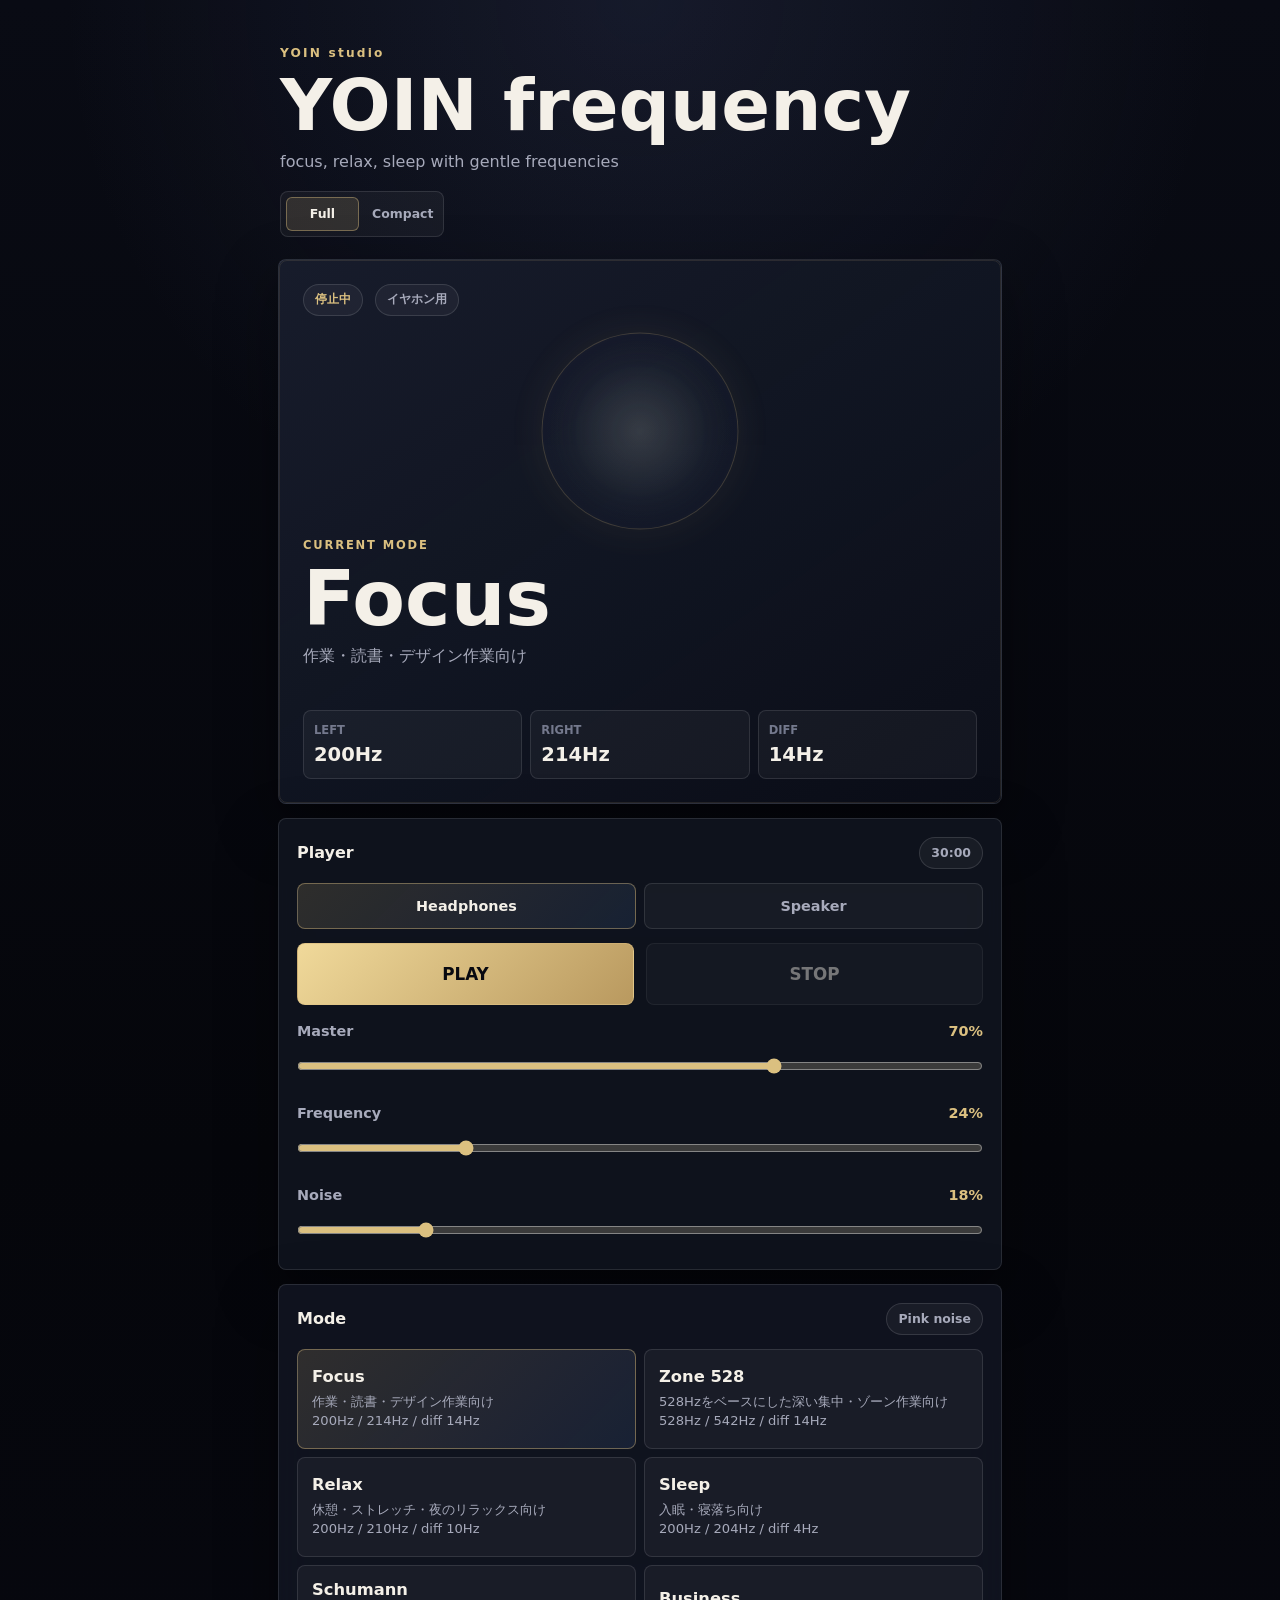
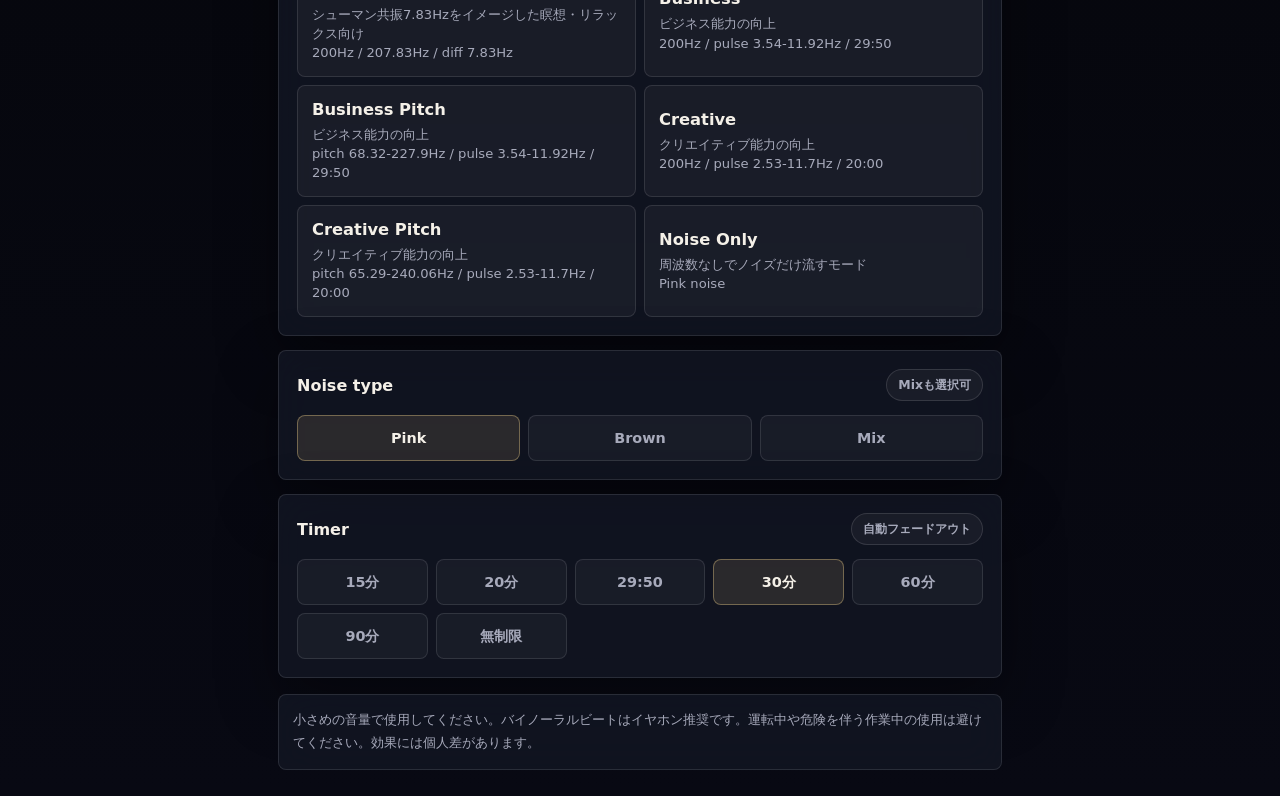
==== web/index.html @ 4109ee89 "Add SwiftUI iOS app and separate platform sources" ====
<!doctype html>
<html lang="ja">
  <head>
    <meta charset="utf-8">
    <meta name="viewport" content="width=device-width, initial-scale=1, viewport-fit=cover">
    <meta name="theme-color" content="#070912">
    <meta name="description" content="YOIN frequency is a simple binaural beat, noise, and timer web audio app.">
    <meta name="mobile-web-app-capable" content="yes">
    <meta name="apple-mobile-web-app-capable" content="yes">
    <meta name="apple-mobile-web-app-title" content="YOIN frequency">
    <meta name="apple-mobile-web-app-status-bar-style" content="black-translucent">
    <title>YOIN frequency</title>
    <link rel="manifest" href="./manifest.json">
    <link rel="icon" href="./icons/icon.svg" type="image/svg+xml">
    <link rel="apple-touch-icon" href="./icons/icon-192.png">
    <link rel="stylesheet" href="./style.css">
  </head>
  <body>
    <main class="app-shell">
      <header class="app-header">
        <div class="brand-block">
          <p class="studio-mark">YOIN studio</p>
          <h1>YOIN frequency</h1>
          <p class="tagline">focus, relax, sleep with gentle frequencies</p>
        </div>
        <div class="view-switch" role="group" aria-label="Display mode">
          <button id="fullLayoutButton" type="button" data-layout="full" aria-pressed="true">Full</button>
          <button id="compactLayoutButton" type="button" data-layout="compact" aria-pressed="false">Compact</button>
        </div>
      </header>

      <section class="current-card" aria-labelledby="current-mode-label">
        <div class="current-topline">
          <span id="playbackStatus" class="status-pill">停止中</span>
          <span id="headphoneStatus" class="status-pill subtle">イヤホン推奨</span>
        </div>

        <div class="breath-wrap" aria-hidden="true">
          <div id="breathCircle" class="breath-circle"></div>
        </div>

        <p id="current-mode-label" class="section-kicker">Current mode</p>
        <h2 id="currentModeName">Focus</h2>
        <p id="currentModeDescription" class="mode-description">作業・読書・デザイン作業向け</p>

        <dl class="frequency-grid">
          <div>
            <dt id="primaryFrequencyLabel">Left</dt>
            <dd id="leftFrequency">200Hz</dd>
          </div>
          <div>
            <dt id="secondaryFrequencyLabel">Right</dt>
            <dd id="rightFrequency">214Hz</dd>
          </div>
          <div>
            <dt id="differenceFrequencyLabel">Diff</dt>
            <dd id="differenceFrequency">14Hz</dd>
          </div>
        </dl>
      </section>

      <section class="panel controls-panel" aria-labelledby="controls-heading">
        <div class="panel-heading">
          <h2 id="controls-heading">Player</h2>
          <span id="remainingTime" class="panel-note">30:00</span>
        </div>

        <div class="segmented-control listening-control" role="radiogroup" aria-label="Listening mode">
          <button id="headphonesModeButton" type="button" data-listening-mode="headphones" aria-pressed="true">Headphones</button>
          <button id="speakerModeButton" type="button" data-listening-mode="speaker" aria-pressed="false">Speaker</button>
        </div>

        <div class="transport-row">
          <button id="playButton" class="primary-button" type="button">PLAY</button>
          <button id="stopButton" class="secondary-button" type="button">STOP</button>
        </div>

        <div class="slider-group">
          <label for="masterVolume">
            <span>Master</span>
            <output id="masterVolumeValue" for="masterVolume">70%</output>
          </label>
          <input id="masterVolume" type="range" min="0" max="100" step="1" value="70">
        </div>

        <div class="slider-group">
          <label for="toneVolume">
            <span>Frequency</span>
            <output id="toneVolumeValue" for="toneVolume">24%</output>
          </label>
          <input id="toneVolume" type="range" min="0" max="100" step="1" value="24">
        </div>

        <div class="slider-group">
          <label for="noiseVolume">
            <span>Noise</span>
            <output id="noiseVolumeValue" for="noiseVolume">18%</output>
          </label>
          <input id="noiseVolume" type="range" min="0" max="100" step="1" value="18">
        </div>
      </section>

      <section class="panel" aria-labelledby="mode-heading">
        <div class="panel-heading">
          <h2 id="mode-heading">Mode</h2>
          <span id="noiseLabel" class="panel-note">Pink noise</span>
        </div>
        <div id="modeGrid" class="mode-grid" role="list"></div>
      </section>

      <section class="panel" aria-labelledby="noise-heading">
        <div class="panel-heading">
          <h2 id="noise-heading">Noise type</h2>
          <span class="panel-note">Mixも選択可</span>
        </div>
        <div class="segmented-control" role="radiogroup" aria-label="Noise type">
          <button id="pinkNoiseButton" type="button" data-noise="pink" aria-pressed="true">Pink</button>
          <button id="brownNoiseButton" type="button" data-noise="brown" aria-pressed="false">Brown</button>
          <button id="mixedNoiseButton" type="button" data-noise="mixed" aria-pressed="false">Mix</button>
        </div>
      </section>

      <section class="panel" aria-labelledby="timer-heading">
        <div class="panel-heading">
          <h2 id="timer-heading">Timer</h2>
          <span class="panel-note">自動フェードアウト</span>
        </div>
        <div id="timerOptions" class="timer-grid" role="radiogroup" aria-label="Timer"></div>
      </section>

      <footer class="notice">
        小さめの音量で使用してください。バイノーラルビートはイヤホン推奨です。運転中や危険を伴う作業中の使用は避けてください。効果には個人差があります。
      </footer>
    </main>

    <script src="./app.js" defer></script>
  </body>
</html>
---- web/style.css ----
:root {
  color-scheme: dark;
  --bg: #05060b;
  --bg-deep: #090d18;
  --panel: rgba(18, 22, 34, 0.86);
  --panel-strong: rgba(25, 30, 46, 0.94);
  --line: rgba(255, 255, 255, 0.11);
  --line-strong: rgba(219, 190, 128, 0.42);
  --text: #f4f0e8;
  --muted: #a7aabb;
  --soft: #74798d;
  --gold: #dbc080;
  --gold-deep: #92754a;
  --violet: #9d9aff;
  --blue: #6ca6ff;
  --danger: #d59b8e;
  --shadow: 0 22px 60px rgba(0, 0, 0, 0.38);
  font-family: Inter, ui-sans-serif, system-ui, -apple-system, BlinkMacSystemFont, "Segoe UI", sans-serif;
}

* {
  box-sizing: border-box;
}

html {
  min-height: 100%;
  background: var(--bg);
}

body {
  overflow-x: hidden;
  min-height: 100%;
  margin: 0;
  color: var(--text);
  background:
    radial-gradient(circle at 50% 0%, rgba(80, 94, 145, 0.18), transparent 36rem),
    linear-gradient(180deg, #090b14 0%, #05060b 48%, #080913 100%);
  letter-spacing: 0;
}

button,
input,
select {
  font: inherit;
}

button {
  -webkit-tap-highlight-color: transparent;
}

.app-shell {
  width: 100%;
  max-width: 760px;
  min-height: 100vh;
  margin: 0 auto;
  padding: calc(20px + env(safe-area-inset-top)) 18px calc(26px + env(safe-area-inset-bottom));
}

.app-header {
  display: flex;
  align-items: flex-start;
  justify-content: space-between;
  flex-wrap: wrap;
  gap: 16px;
  padding: 12px 2px 22px;
}

.brand-block {
  min-width: 0;
}

.studio-mark {
  margin: 0 0 12px;
  color: var(--gold);
  font-size: 0.76rem;
  font-weight: 700;
  letter-spacing: 0.18em;
}

h1,
h2,
p {
  margin-top: 0;
}

h1 {
  margin-bottom: 8px;
  font-size: clamp(2.3rem, 13vw, 4.5rem);
  line-height: 0.94;
  font-weight: 650;
  letter-spacing: 0;
}

.tagline {
  max-width: 28rem;
  margin-bottom: 0;
  color: var(--muted);
  font-size: 1rem;
  line-height: 1.7;
}

.view-switch {
  display: grid;
  grid-template-columns: repeat(2, minmax(0, 1fr));
  flex: 0 0 auto;
  width: 164px;
  gap: 6px;
  padding: 5px;
  border: 1px solid var(--line);
  border-radius: 8px;
  background: rgba(255, 255, 255, 0.045);
}

.view-switch button {
  min-height: 34px;
  border: 1px solid transparent;
  border-radius: 6px;
  color: var(--muted);
  background: transparent;
  font-size: 0.78rem;
  font-weight: 800;
  cursor: pointer;
}

.view-switch button[aria-pressed="true"] {
  border-color: var(--line-strong);
  color: var(--text);
  background: rgba(219, 190, 128, 0.14);
}

.current-card,
.panel,
.notice {
  width: 100%;
  border: 1px solid var(--line);
  border-radius: 8px;
  background: var(--panel);
  box-shadow: var(--shadow);
  backdrop-filter: blur(18px);
}

.current-card {
  position: relative;
  overflow: hidden;
  min-height: 380px;
  padding: 18px;
  background:
    linear-gradient(145deg, rgba(23, 28, 43, 0.96), rgba(9, 12, 22, 0.92)),
    var(--panel-strong);
}

.current-card::before {
  position: absolute;
  inset: 0;
  border: 1px solid rgba(219, 190, 128, 0.12);
  border-radius: inherit;
  content: "";
  pointer-events: none;
}

.current-topline,
.panel-heading,
.transport-row,
.slider-group label {
  display: flex;
  align-items: center;
  justify-content: space-between;
  gap: 12px;
}

.current-topline {
  position: relative;
  z-index: 2;
  flex-wrap: wrap;
  justify-content: flex-start;
}

.status-pill,
.panel-note {
  display: inline-flex;
  align-items: center;
  min-height: 32px;
  padding: 0 11px;
  border: 1px solid rgba(255, 255, 255, 0.12);
  border-radius: 999px;
  color: var(--gold);
  background: rgba(255, 255, 255, 0.045);
  font-size: 0.78rem;
  font-weight: 700;
  white-space: nowrap;
}

.status-pill.subtle,
.panel-note {
  color: var(--muted);
}

.breath-wrap {
  display: grid;
  place-items: center;
  min-height: 178px;
  margin: 8px 0 0;
}

.breath-circle {
  width: min(48vw, 214px);
  aspect-ratio: 1;
  border: 1px solid rgba(219, 190, 128, 0.3);
  border-radius: 50%;
  background:
    radial-gradient(circle, rgba(219, 190, 128, 0.18) 0%, rgba(219, 190, 128, 0.04) 48%, transparent 68%),
    radial-gradient(circle, rgba(108, 166, 255, 0.15), transparent 70%);
  box-shadow:
    inset 0 0 42px rgba(157, 154, 255, 0.08),
    0 0 46px rgba(219, 190, 128, 0.1);
  opacity: 0.78;
  transform: scale(0.92);
}

body.is-playing .breath-circle {
  animation: breathe 6.4s ease-in-out infinite;
}

@keyframes breathe {
  0%,
  100% {
    opacity: 0.64;
    transform: scale(0.9);
  }

  50% {
    opacity: 1;
    transform: scale(1);
  }
}

.section-kicker {
  margin: 0 0 10px;
  color: var(--gold);
  font-size: 0.72rem;
  font-weight: 800;
  letter-spacing: 0.16em;
  text-transform: uppercase;
}

.current-card h2 {
  margin-bottom: 8px;
  font-size: clamp(2.3rem, 15vw, 4.8rem);
  line-height: 0.96;
  font-weight: 650;
  letter-spacing: 0;
}

.mode-description {
  min-height: 2.9em;
  margin-bottom: 20px;
  color: var(--muted);
  font-size: 1rem;
  line-height: 1.55;
}

.frequency-grid {
  display: grid;
  grid-template-columns: repeat(3, minmax(0, 1fr));
  gap: 8px;
  margin: 0;
}

.frequency-grid div {
  min-width: 0;
  padding: 12px 10px;
  border: 1px solid var(--line);
  border-radius: 8px;
  background: rgba(255, 255, 255, 0.04);
}

.frequency-grid dt {
  margin-bottom: 6px;
  color: var(--soft);
  font-size: 0.72rem;
  font-weight: 800;
  text-transform: uppercase;
}

.frequency-grid dd {
  margin: 0;
  color: var(--text);
  font-size: clamp(0.92rem, 4vw, 1.22rem);
  font-weight: 750;
}

.panel {
  margin-top: 14px;
  padding: 16px;
}

.panel-heading {
  flex-wrap: wrap;
  margin-bottom: 14px;
}

.panel h2 {
  margin: 0;
  font-size: 1rem;
  font-weight: 750;
}

.mode-grid {
  display: grid;
  gap: 8px;
}

.mode-button {
  width: 100%;
  min-height: 76px;
  padding: 14px;
  border: 1px solid var(--line);
  border-radius: 8px;
  color: var(--text);
  background: rgba(255, 255, 255, 0.045);
  text-align: left;
  cursor: pointer;
  transition: border-color 160ms ease, background 160ms ease, transform 160ms ease;
}

.mode-button:active {
  transform: scale(0.99);
}

.mode-button[aria-pressed="true"] {
  border-color: var(--line-strong);
  background: linear-gradient(135deg, rgba(219, 190, 128, 0.16), rgba(108, 166, 255, 0.1));
}

.mode-button strong,
.mode-button span {
  display: block;
}

.mode-button strong {
  margin-bottom: 6px;
  font-size: 1.02rem;
  font-weight: 760;
}

.mode-button span {
  color: var(--muted);
  font-size: 0.82rem;
  line-height: 1.45;
  overflow-wrap: anywhere;
}

.controls-panel {
  background: rgba(16, 20, 31, 0.92);
}

.transport-row {
  align-items: stretch;
  margin-bottom: 18px;
}

.primary-button,
.secondary-button {
  width: 100%;
  min-height: 62px;
  border-radius: 8px;
  font-size: 1.05rem;
  font-weight: 800;
  cursor: pointer;
  transition: transform 160ms ease, opacity 160ms ease, border-color 160ms ease;
}

.primary-button {
  border: 1px solid rgba(219, 190, 128, 0.58);
  color: #080910;
  background: linear-gradient(135deg, #f0d99a, #b9995f);
}

.secondary-button {
  border: 1px solid rgba(255, 255, 255, 0.13);
  color: var(--text);
  background: rgba(255, 255, 255, 0.06);
}

.primary-button:active,
.secondary-button:active {
  transform: scale(0.99);
}

.primary-button:disabled,
.secondary-button:disabled {
  cursor: default;
  opacity: 0.45;
}

.slider-group + .slider-group {
  margin-top: 18px;
}

.slider-group label {
  margin-bottom: 10px;
  color: var(--muted);
  font-size: 0.9rem;
  font-weight: 720;
}

.slider-group output {
  color: var(--gold);
}

input[type="range"] {
  width: 100%;
  height: 34px;
  margin: 0;
  accent-color: var(--gold);
}

input[type="range"]:disabled {
  opacity: 0.45;
}

.segmented-control,
.timer-grid {
  display: grid;
  gap: 8px;
}

.segmented-control {
  grid-template-columns: repeat(3, minmax(0, 1fr));
}

.listening-control {
  grid-template-columns: repeat(2, minmax(0, 1fr));
  margin-bottom: 14px;
}

.timer-grid {
  grid-template-columns: repeat(5, minmax(0, 1fr));
}

.segmented-control button,
.timer-grid button {
  min-height: 46px;
  border: 1px solid var(--line);
  border-radius: 8px;
  color: var(--muted);
  background: rgba(255, 255, 255, 0.04);
  font-size: 0.9rem;
  font-weight: 760;
  cursor: pointer;
}

.segmented-control button[aria-pressed="true"],
.timer-grid button[aria-pressed="true"] {
  border-color: var(--line-strong);
  color: var(--text);
  background: rgba(219, 190, 128, 0.13);
}

.listening-control button[aria-pressed="true"] {
  background: linear-gradient(135deg, rgba(219, 190, 128, 0.16), rgba(108, 166, 255, 0.1));
}

.notice {
  margin-top: 16px;
  padding: 14px;
  color: var(--muted);
  font-size: 0.82rem;
  line-height: 1.75;
  box-shadow: none;
}

@media (min-width: 680px) {
  .app-shell {
    padding-top: 34px;
  }

  .current-card {
    padding: 24px;
  }

  .mode-grid {
    grid-template-columns: repeat(2, minmax(0, 1fr));
  }

  .mode-button {
    min-height: 100px;
  }

  .panel {
    padding: 18px;
  }
}

@media (max-width: 390px) {
  .app-shell {
    padding-left: 14px;
    padding-right: 14px;
  }

  .timer-grid {
    grid-template-columns: repeat(3, minmax(0, 1fr));
  }

  .frequency-grid {
    grid-template-columns: 1fr;
  }
}

body.is-compact-ui {
  min-height: 100svh;
}

body.is-compact-ui .app-shell {
  display: flex;
  flex-direction: column;
  gap: 8px;
  width: 100%;
  max-width: 430px;
  height: 100svh;
  min-height: 0;
  overflow: hidden;
  padding: calc(8px + env(safe-area-inset-top)) 10px calc(8px + env(safe-area-inset-bottom));
}

body.is-compact-ui .app-header {
  flex: 0 0 auto;
  align-items: center;
  flex-wrap: nowrap;
  padding: 0;
}

body.is-compact-ui .studio-mark {
  margin-bottom: 2px;
  font-size: 0.56rem;
  letter-spacing: 0.14em;
}

body.is-compact-ui h1 {
  margin-bottom: 0;
  font-size: 1.2rem;
  line-height: 1;
}

body.is-compact-ui .tagline {
  display: none;
}

body.is-compact-ui .view-switch {
  width: 142px;
  gap: 4px;
  padding: 4px;
}

body.is-compact-ui .view-switch button {
  min-height: 30px;
  font-size: 0.7rem;
}

body.is-compact-ui .current-card,
body.is-compact-ui .panel,
body.is-compact-ui .notice {
  box-shadow: none;
}

body.is-compact-ui .current-card {
  flex: 0 0 auto;
  min-height: 0;
  padding: 10px;
}

body.is-compact-ui .current-topline {
  gap: 6px;
}

body.is-compact-ui .status-pill,
body.is-compact-ui .panel-note {
  min-height: 25px;
  padding: 0 8px;
  font-size: 0.66rem;
}

body.is-compact-ui .breath-wrap {
  min-height: 48px;
  margin: 0;
}

body.is-compact-ui .breath-circle {
  width: 48px;
}

body.is-compact-ui .section-kicker {
  display: none;
}

body.is-compact-ui .current-card h2 {
  margin: 4px 0 2px;
  font-size: 1.68rem;
  line-height: 1;
}

body.is-compact-ui .mode-description {
  display: none;
}

body.is-compact-ui .frequency-grid {
  grid-template-columns: repeat(3, minmax(0, 1fr));
  gap: 6px;
}

body.is-compact-ui .frequency-grid div {
  padding: 7px 8px;
}

body.is-compact-ui .frequency-grid dt {
  margin-bottom: 3px;
  font-size: 0.58rem;
}

body.is-compact-ui .frequency-grid dd {
  font-size: 0.82rem;
}

body.is-compact-ui .panel {
  flex: 0 0 auto;
  margin-top: 0;
  padding: 9px;
}

body.is-compact-ui .panel-heading {
  margin-bottom: 7px;
}

body.is-compact-ui .panel h2 {
  font-size: 0.86rem;
}

body.is-compact-ui .transport-row {
  gap: 8px;
  margin-bottom: 8px;
}

body.is-compact-ui .primary-button,
body.is-compact-ui .secondary-button {
  min-height: 44px;
  font-size: 0.92rem;
}

body.is-compact-ui .slider-group + .slider-group {
  margin-top: 7px;
}

body.is-compact-ui .slider-group label {
  margin-bottom: 2px;
  font-size: 0.72rem;
}

body.is-compact-ui input[type="range"] {
  height: 22px;
}

body.is-compact-ui .mode-grid {
  grid-template-columns: repeat(3, minmax(0, 1fr));
  gap: 6px;
}

body.is-compact-ui .mode-button {
  min-height: 41px;
  padding: 7px 6px;
  text-align: center;
}

body.is-compact-ui .mode-button strong {
  margin-bottom: 0;
  font-size: 0.72rem;
  line-height: 1.08;
}

body.is-compact-ui .mode-button span {
  display: none;
}

body.is-compact-ui .segmented-control,
body.is-compact-ui .timer-grid {
  gap: 6px;
}

body.is-compact-ui .listening-control {
  margin-bottom: 7px;
}

body.is-compact-ui .timer-grid {
  grid-template-columns: repeat(5, minmax(0, 1fr));
}

body.is-compact-ui .segmented-control button,
body.is-compact-ui .timer-grid button {
  min-height: 34px;
  padding: 0 4px;
  font-size: 0.72rem;
}

body.is-compact-ui .notice {
  display: none;
}

@media (max-height: 740px) {
  body.is-compact-ui .app-shell {
    gap: 6px;
    padding-top: calc(6px + env(safe-area-inset-top));
    padding-bottom: calc(6px + env(safe-area-inset-bottom));
  }

  body.is-compact-ui .current-card {
    padding: 8px;
  }

  body.is-compact-ui .breath-wrap {
    display: none;
  }

  body.is-compact-ui .breath-circle {
    width: 34px;
  }

  body.is-compact-ui .current-card h2 {
    font-size: 1.35rem;
  }

  body.is-compact-ui .panel {
    padding: 7px;
  }

  body.is-compact-ui .primary-button,
  body.is-compact-ui .secondary-button {
    min-height: 38px;
  }

  body.is-compact-ui .mode-button {
    min-height: 34px;
  }

  body.is-compact-ui .segmented-control button,
  body.is-compact-ui .timer-grid button {
    min-height: 30px;
  }

  body.is-compact-ui .listening-control {
    margin-bottom: 5px;
  }

}

@media (prefers-reduced-motion: reduce) {
  *,
  *::before,
  *::after {
    scroll-behavior: auto !important;
    animation-duration: 0.001ms !important;
    animation-iteration-count: 1 !important;
    transition-duration: 0.001ms !important;
  }
}
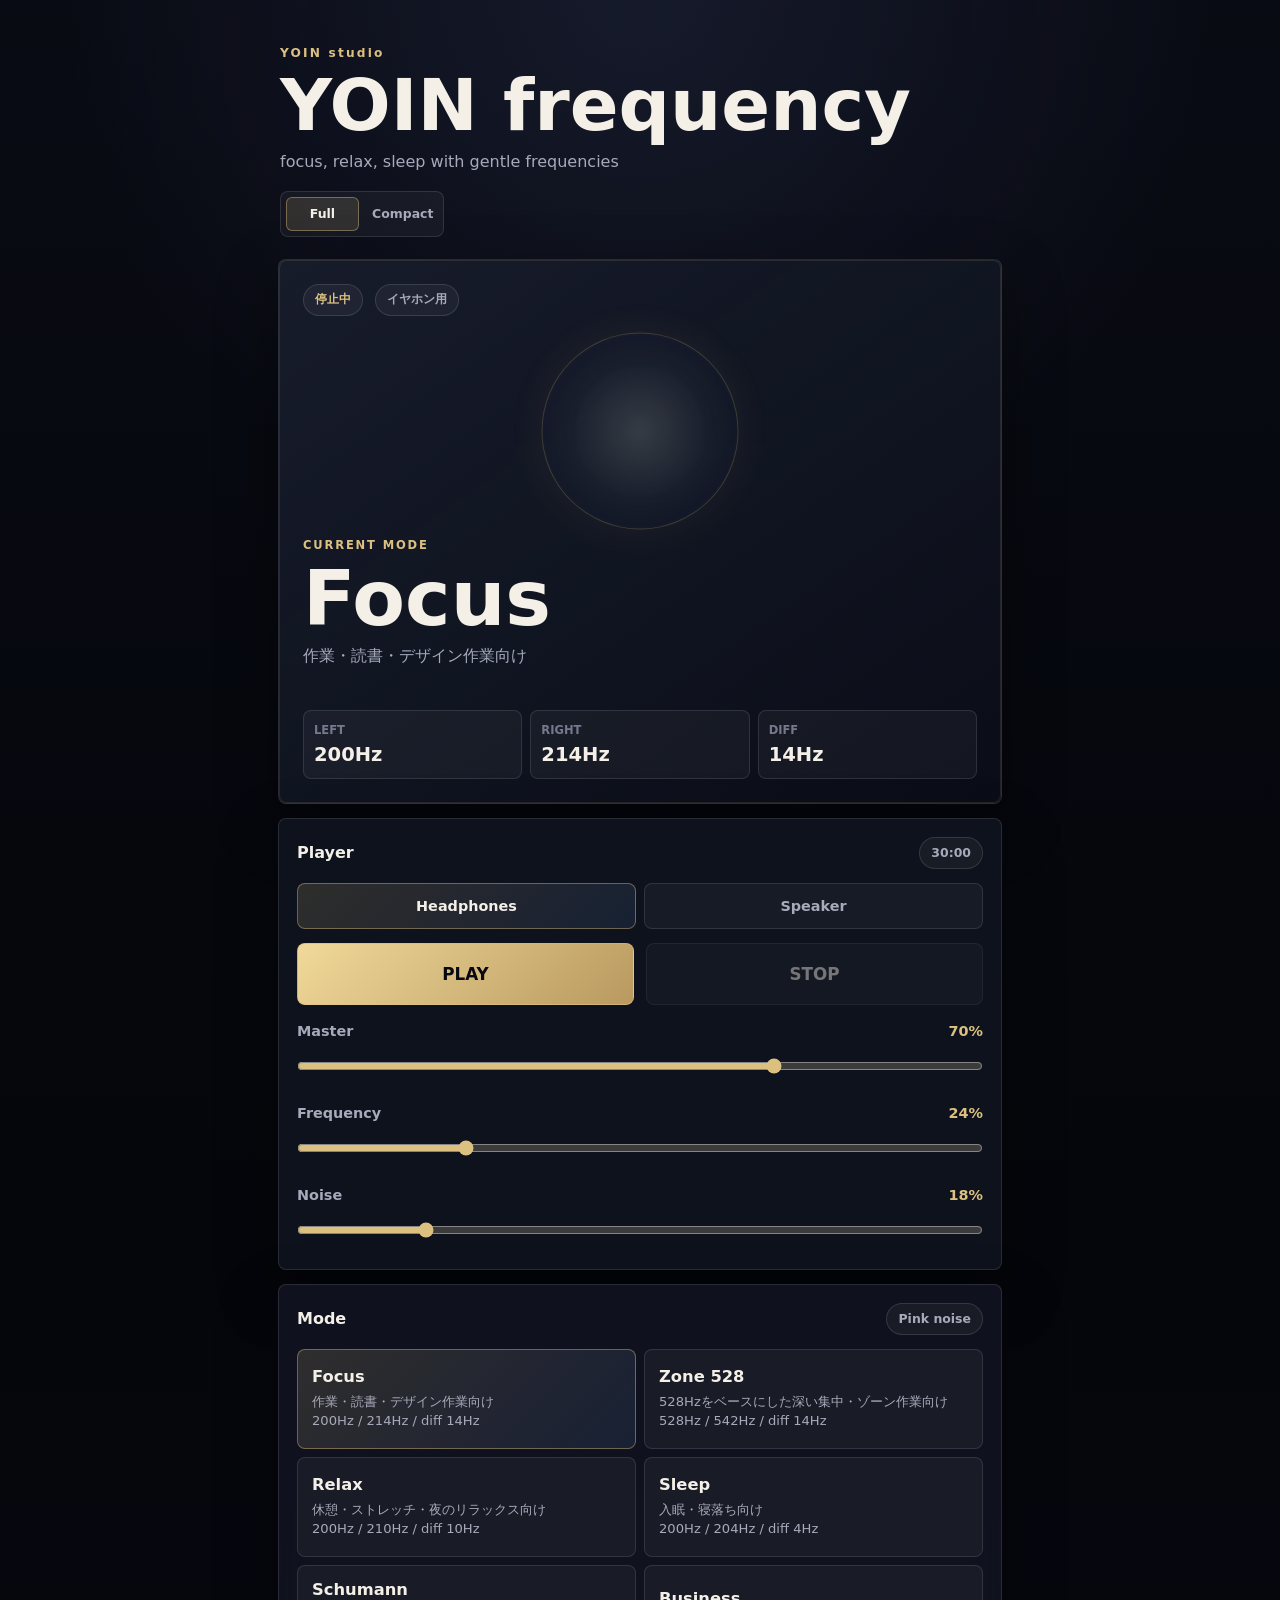
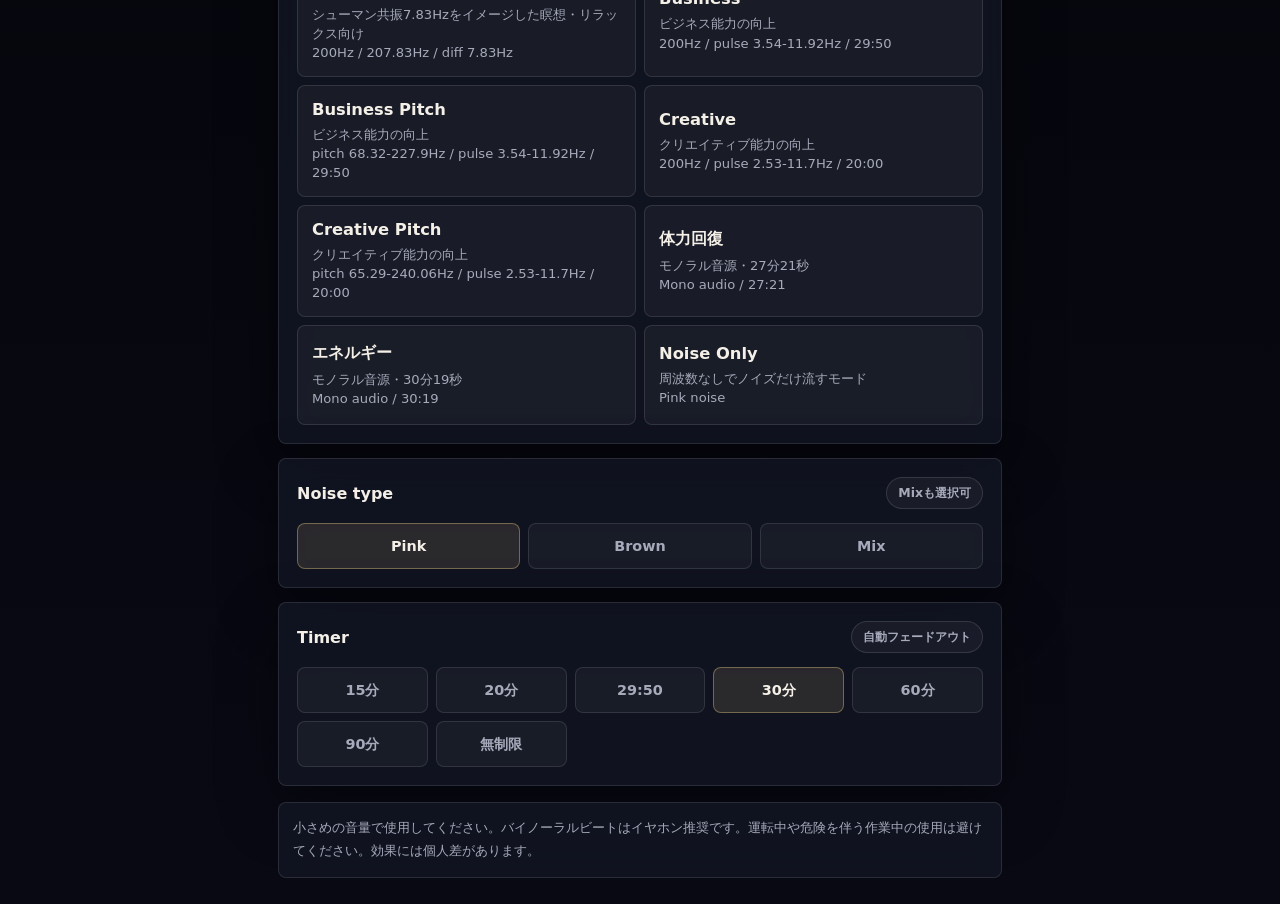
==== commit 0403e918: "Add mono recovery and energy audio modes" ====
--- a/web/index.html
+++ b/web/index.html
@@ -85,7 +85,7 @@
 
         <div class="slider-group">
           <label for="toneVolume">
-            <span>Frequency</span>
+            <span id="toneVolumeLabel">Frequency</span>
             <output id="toneVolumeValue" for="toneVolume">24%</output>
           </label>
           <input id="toneVolume" type="range" min="0" max="100" step="1" value="24">
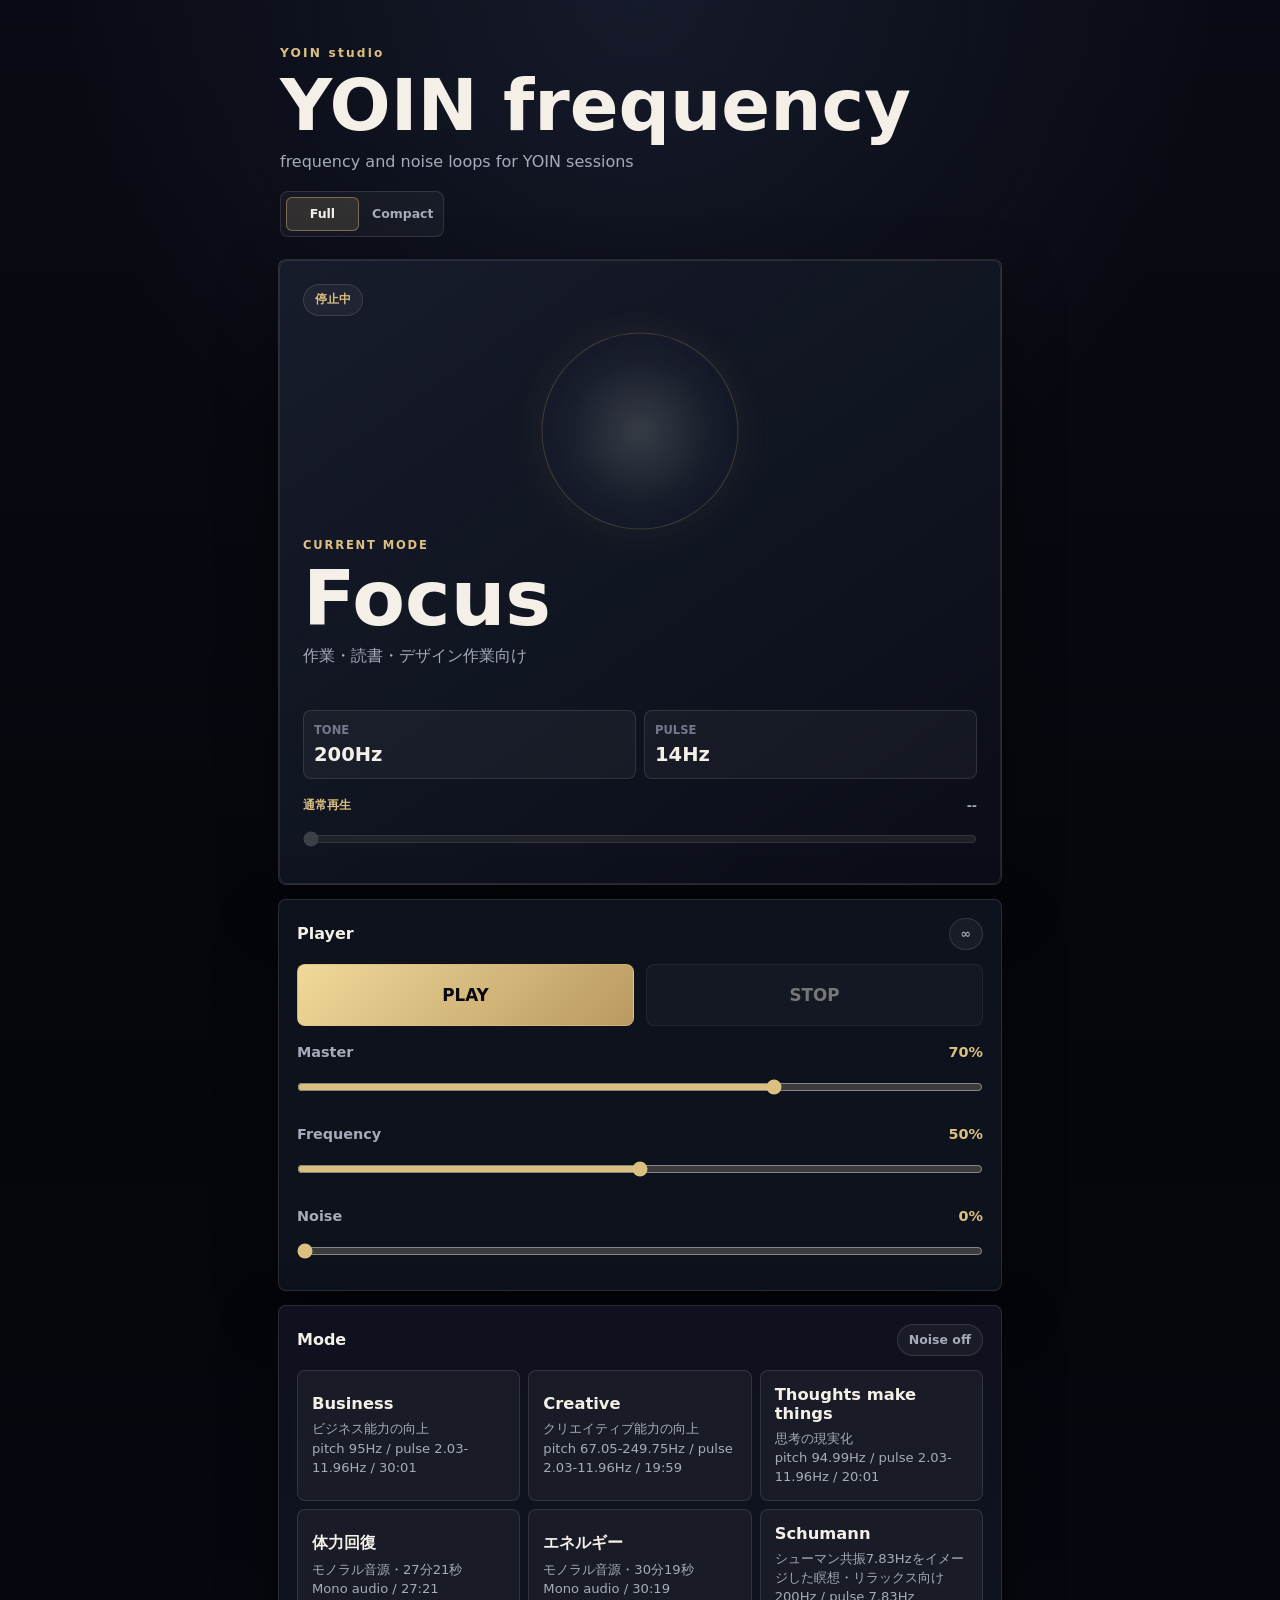
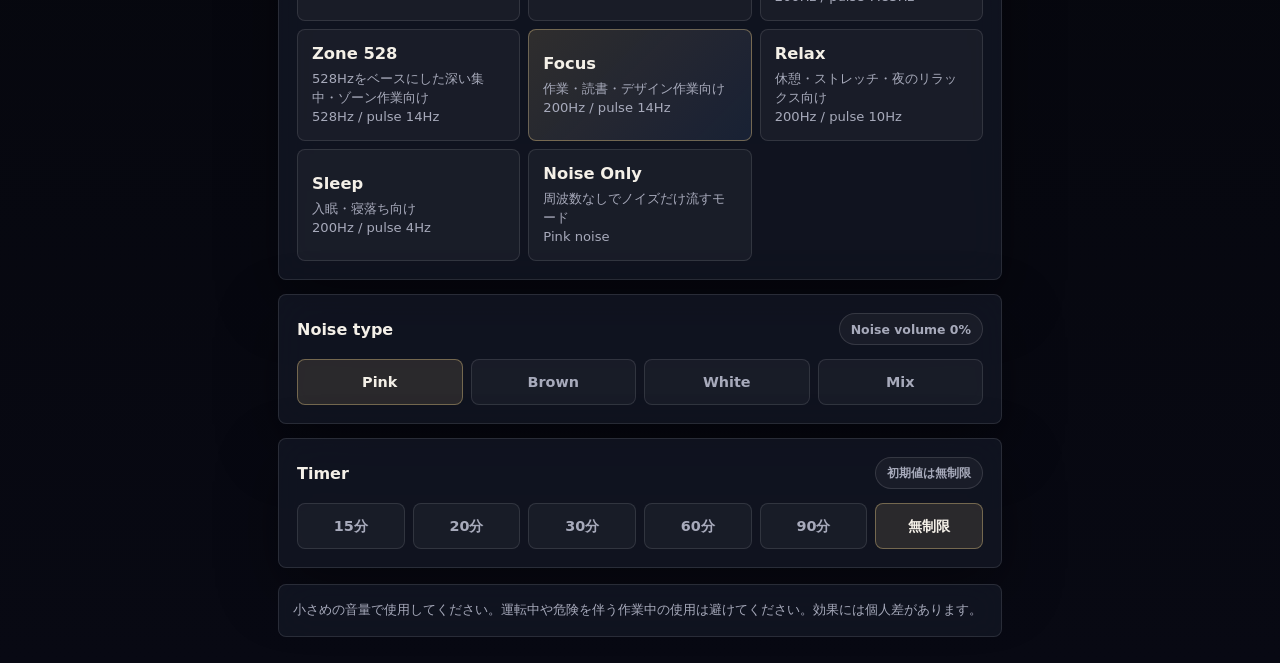
==== commit 34ed3865: "Preserve latest web modes in main merge" ====
--- a/web/index.html
+++ b/web/index.html
@@ -4,7 +4,7 @@
     <meta charset="utf-8">
     <meta name="viewport" content="width=device-width, initial-scale=1, viewport-fit=cover">
     <meta name="theme-color" content="#070912">
-    <meta name="description" content="YOIN frequency is a simple binaural beat, noise, and timer web audio app.">
+    <meta name="description" content="YOIN frequency is a speaker-only frequency and noise player.">
     <meta name="mobile-web-app-capable" content="yes">
     <meta name="apple-mobile-web-app-capable" content="yes">
     <meta name="apple-mobile-web-app-title" content="YOIN frequency">
@@ -21,7 +21,7 @@
         <div class="brand-block">
           <p class="studio-mark">YOIN studio</p>
           <h1>YOIN frequency</h1>
-          <p class="tagline">focus, relax, sleep with gentle frequencies</p>
+          <p class="tagline">frequency and noise loops for YOIN sessions</p>
         </div>
         <div class="view-switch" role="group" aria-label="Display mode">
           <button id="fullLayoutButton" type="button" data-layout="full" aria-pressed="true">Full</button>
@@ -32,7 +32,6 @@
       <section class="current-card" aria-labelledby="current-mode-label">
         <div class="current-topline">
           <span id="playbackStatus" class="status-pill">停止中</span>
-          <span id="headphoneStatus" class="status-pill subtle">イヤホン推奨</span>
         </div>
 
         <div class="breath-wrap" aria-hidden="true">
@@ -45,29 +44,28 @@
 
         <dl class="frequency-grid">
           <div>
-            <dt id="primaryFrequencyLabel">Left</dt>
+            <dt id="primaryFrequencyLabel">Tone</dt>
             <dd id="leftFrequency">200Hz</dd>
           </div>
           <div>
-            <dt id="secondaryFrequencyLabel">Right</dt>
-            <dd id="rightFrequency">214Hz</dd>
-          </div>
-          <div>
-            <dt id="differenceFrequencyLabel">Diff</dt>
+            <dt id="differenceFrequencyLabel">Pulse</dt>
             <dd id="differenceFrequency">14Hz</dd>
           </div>
         </dl>
+
+        <div class="loop-progress" aria-live="polite">
+          <div class="loop-progress-topline">
+            <span id="loopStatus">通常再生</span>
+            <span id="loopTime">--</span>
+          </div>
+          <input id="loopProgressSlider" class="loop-progress-slider" type="range" min="0" max="1000" step="1" value="0" aria-label="Loop position" disabled>
+        </div>
       </section>
 
       <section class="panel controls-panel" aria-labelledby="controls-heading">
         <div class="panel-heading">
           <h2 id="controls-heading">Player</h2>
-          <span id="remainingTime" class="panel-note">30:00</span>
-        </div>
-
-        <div class="segmented-control listening-control" role="radiogroup" aria-label="Listening mode">
-          <button id="headphonesModeButton" type="button" data-listening-mode="headphones" aria-pressed="true">Headphones</button>
-          <button id="speakerModeButton" type="button" data-listening-mode="speaker" aria-pressed="false">Speaker</button>
+          <span id="remainingTime" class="panel-note">∞</span>
         </div>
 
         <div class="transport-row">
@@ -86,24 +84,24 @@
         <div class="slider-group">
           <label for="toneVolume">
             <span id="toneVolumeLabel">Frequency</span>
-            <output id="toneVolumeValue" for="toneVolume">24%</output>
+            <output id="toneVolumeValue" for="toneVolume">50%</output>
           </label>
-          <input id="toneVolume" type="range" min="0" max="100" step="1" value="24">
+          <input id="toneVolume" type="range" min="0" max="100" step="1" value="50">
         </div>
 
         <div class="slider-group">
           <label for="noiseVolume">
             <span>Noise</span>
-            <output id="noiseVolumeValue" for="noiseVolume">18%</output>
+            <output id="noiseVolumeValue" for="noiseVolume">0%</output>
           </label>
-          <input id="noiseVolume" type="range" min="0" max="100" step="1" value="18">
+          <input id="noiseVolume" type="range" min="0" max="100" step="1" value="0">
         </div>
       </section>
 
       <section class="panel" aria-labelledby="mode-heading">
         <div class="panel-heading">
           <h2 id="mode-heading">Mode</h2>
-          <span id="noiseLabel" class="panel-note">Pink noise</span>
+          <span id="noiseLabel" class="panel-note">Noise off</span>
         </div>
         <div id="modeGrid" class="mode-grid" role="list"></div>
       </section>
@@ -111,11 +109,12 @@
       <section class="panel" aria-labelledby="noise-heading">
         <div class="panel-heading">
           <h2 id="noise-heading">Noise type</h2>
-          <span class="panel-note">Mixも選択可</span>
+          <span class="panel-note">Noise volume 0%</span>
         </div>
         <div class="segmented-control" role="radiogroup" aria-label="Noise type">
           <button id="pinkNoiseButton" type="button" data-noise="pink" aria-pressed="true">Pink</button>
           <button id="brownNoiseButton" type="button" data-noise="brown" aria-pressed="false">Brown</button>
+          <button id="whiteNoiseButton" type="button" data-noise="white" aria-pressed="false">White</button>
           <button id="mixedNoiseButton" type="button" data-noise="mixed" aria-pressed="false">Mix</button>
         </div>
       </section>
@@ -123,16 +122,18 @@
       <section class="panel" aria-labelledby="timer-heading">
         <div class="panel-heading">
           <h2 id="timer-heading">Timer</h2>
-          <span class="panel-note">自動フェードアウト</span>
+          <span class="panel-note">初期値は無制限</span>
         </div>
         <div id="timerOptions" class="timer-grid" role="radiogroup" aria-label="Timer"></div>
       </section>
 
       <footer class="notice">
-        小さめの音量で使用してください。バイノーラルビートはイヤホン推奨です。運転中や危険を伴う作業中の使用は避けてください。効果には個人差があります。
+        小さめの音量で使用してください。運転中や危険を伴う作業中の使用は避けてください。効果には個人差があります。
       </footer>
     </main>
 
+    <script src="./business-pulse-data.js" defer></script>
+    <script src="./raw-menu-data.js" defer></script>
     <script src="./app.js" defer></script>
   </body>
 </html>
--- a/web/style.css
+++ b/web/style.css
@@ -249,6 +249,7 @@
   line-height: 0.96;
   font-weight: 650;
   letter-spacing: 0;
+  overflow-wrap: anywhere;
 }
 
 .mode-description {
@@ -261,7 +262,7 @@
 
 .frequency-grid {
   display: grid;
-  grid-template-columns: repeat(3, minmax(0, 1fr));
+  grid-template-columns: repeat(2, minmax(0, 1fr));
   gap: 8px;
   margin: 0;
 }
@@ -287,6 +288,44 @@
   color: var(--text);
   font-size: clamp(0.92rem, 4vw, 1.22rem);
   font-weight: 750;
+}
+
+.loop-progress {
+  position: relative;
+  z-index: 2;
+  margin-top: 18px;
+}
+
+.loop-progress-topline {
+  display: flex;
+  align-items: center;
+  justify-content: space-between;
+  gap: 12px;
+  margin-bottom: 8px;
+  color: var(--muted);
+  font-size: 0.78rem;
+  font-weight: 760;
+}
+
+.loop-progress-topline span:first-child {
+  color: var(--gold);
+}
+
+.loop-progress-topline span:last-child {
+  min-width: 0;
+  text-align: right;
+  overflow-wrap: anywhere;
+}
+
+.loop-progress-slider {
+  width: 100%;
+  height: 24px;
+  margin: 0;
+  accent-color: var(--gold);
+}
+
+.loop-progress-slider:disabled {
+  opacity: 0.45;
 }
 
 .panel {
@@ -361,7 +400,8 @@
 
 .primary-button,
 .secondary-button {
-  width: 100%;
+  flex: 1 1 0;
+  min-width: 0;
   min-height: 62px;
   border-radius: 8px;
   font-size: 1.05rem;
@@ -426,16 +466,11 @@
 }
 
 .segmented-control {
-  grid-template-columns: repeat(3, minmax(0, 1fr));
-}
-
-.listening-control {
-  grid-template-columns: repeat(2, minmax(0, 1fr));
-  margin-bottom: 14px;
+  grid-template-columns: repeat(4, minmax(0, 1fr));
 }
 
 .timer-grid {
-  grid-template-columns: repeat(5, minmax(0, 1fr));
+  grid-template-columns: repeat(6, minmax(0, 1fr));
 }
 
 .segmented-control button,
@@ -457,10 +492,6 @@
   background: rgba(219, 190, 128, 0.13);
 }
 
-.listening-control button[aria-pressed="true"] {
-  background: linear-gradient(135deg, rgba(219, 190, 128, 0.16), rgba(108, 166, 255, 0.1));
-}
-
 .notice {
   margin-top: 16px;
   padding: 14px;
@@ -480,7 +511,7 @@
   }
 
   .mode-grid {
-    grid-template-columns: repeat(2, minmax(0, 1fr));
+    grid-template-columns: repeat(3, minmax(0, 1fr));
   }
 
   .mode-button {
@@ -492,7 +523,7 @@
   }
 }
 
-@media (max-width: 390px) {
+@media (max-width: 520px) {
   .app-shell {
     padding-left: 14px;
     padding-right: 14px;
@@ -604,7 +635,7 @@
 }
 
 body.is-compact-ui .frequency-grid {
-  grid-template-columns: repeat(3, minmax(0, 1fr));
+  grid-template-columns: repeat(2, minmax(0, 1fr));
   gap: 6px;
 }
 
@@ -619,6 +650,19 @@
 
 body.is-compact-ui .frequency-grid dd {
   font-size: 0.82rem;
+}
+
+body.is-compact-ui .loop-progress {
+  margin-top: 8px;
+}
+
+body.is-compact-ui .loop-progress-topline {
+  margin-bottom: 5px;
+  font-size: 0.66rem;
+}
+
+body.is-compact-ui .loop-progress-slider {
+  height: 18px;
 }
 
 body.is-compact-ui .panel {
@@ -685,12 +729,8 @@
   gap: 6px;
 }
 
-body.is-compact-ui .listening-control {
-  margin-bottom: 7px;
-}
-
 body.is-compact-ui .timer-grid {
-  grid-template-columns: repeat(5, minmax(0, 1fr));
+  grid-template-columns: repeat(6, minmax(0, 1fr));
 }
 
 body.is-compact-ui .segmented-control button,
@@ -743,10 +783,6 @@
   body.is-compact-ui .segmented-control button,
   body.is-compact-ui .timer-grid button {
     min-height: 30px;
-  }
-
-  body.is-compact-ui .listening-control {
-    margin-bottom: 5px;
   }
 
 }
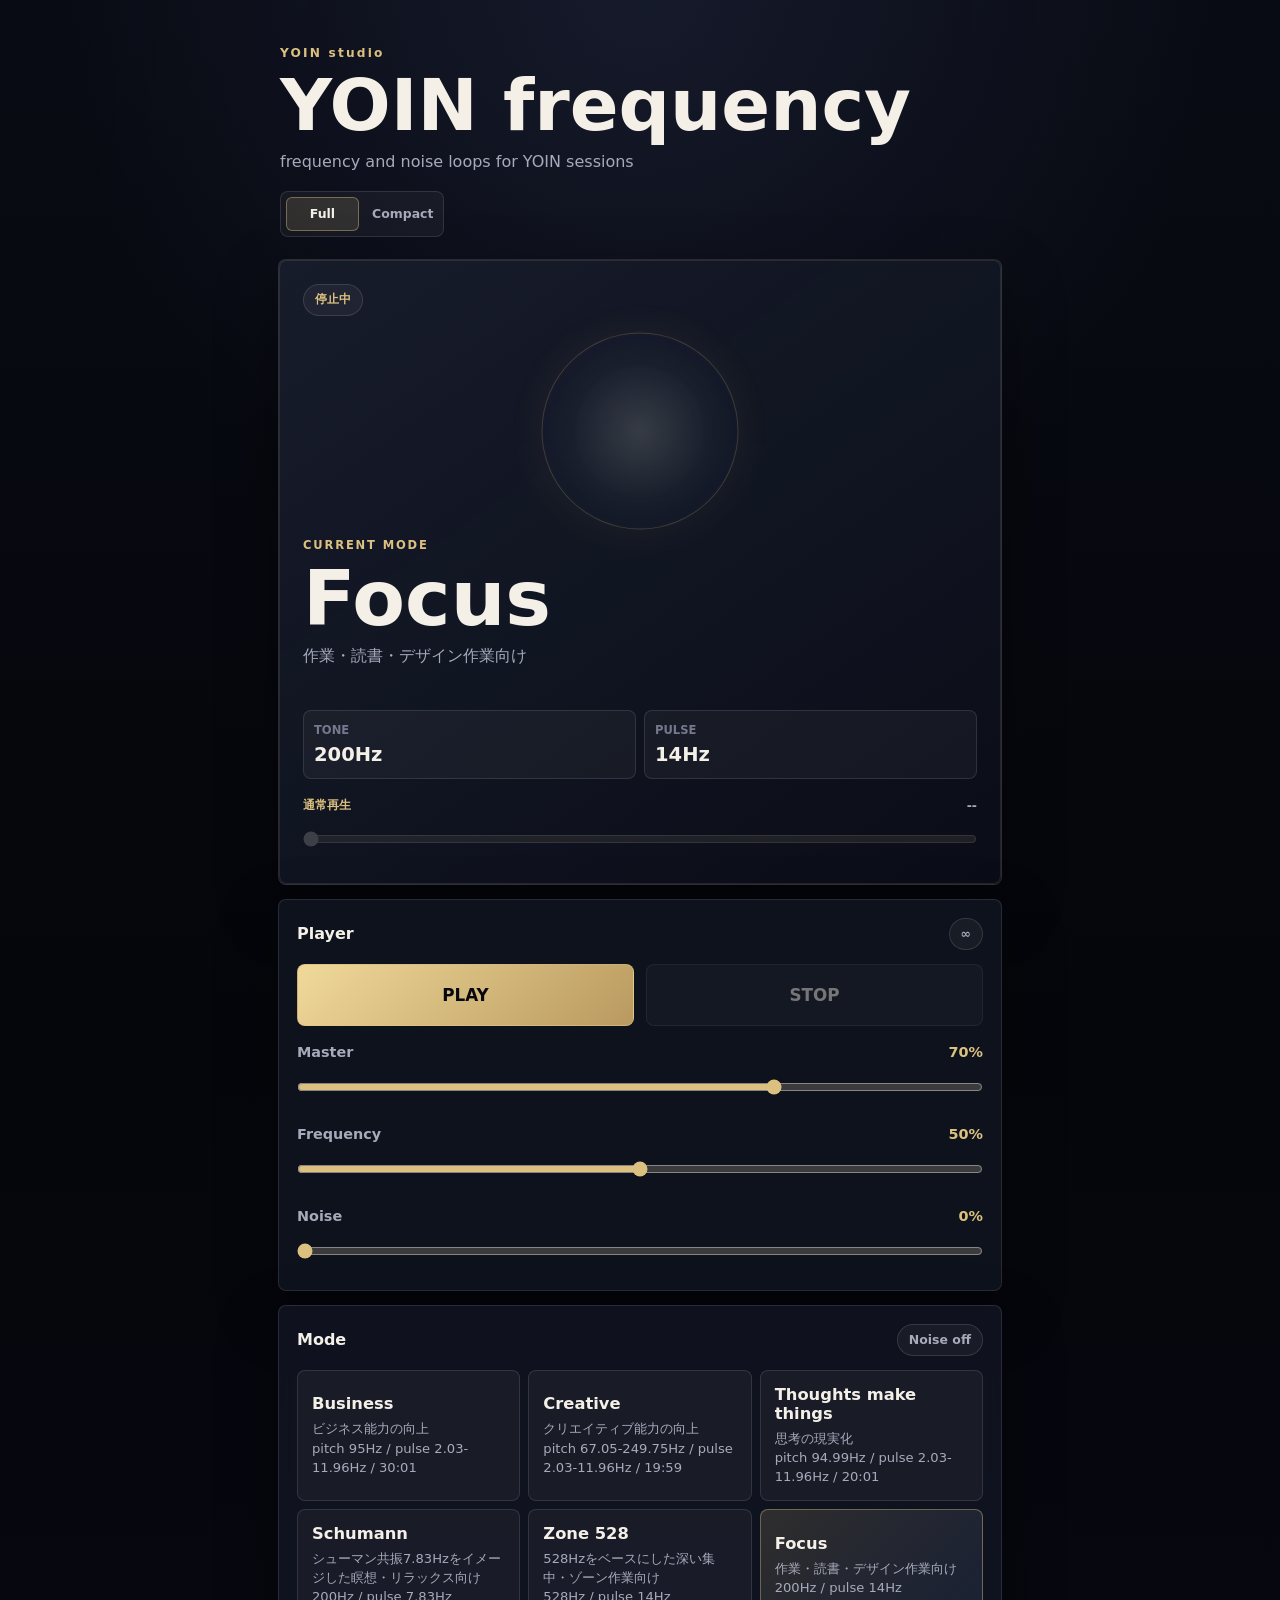
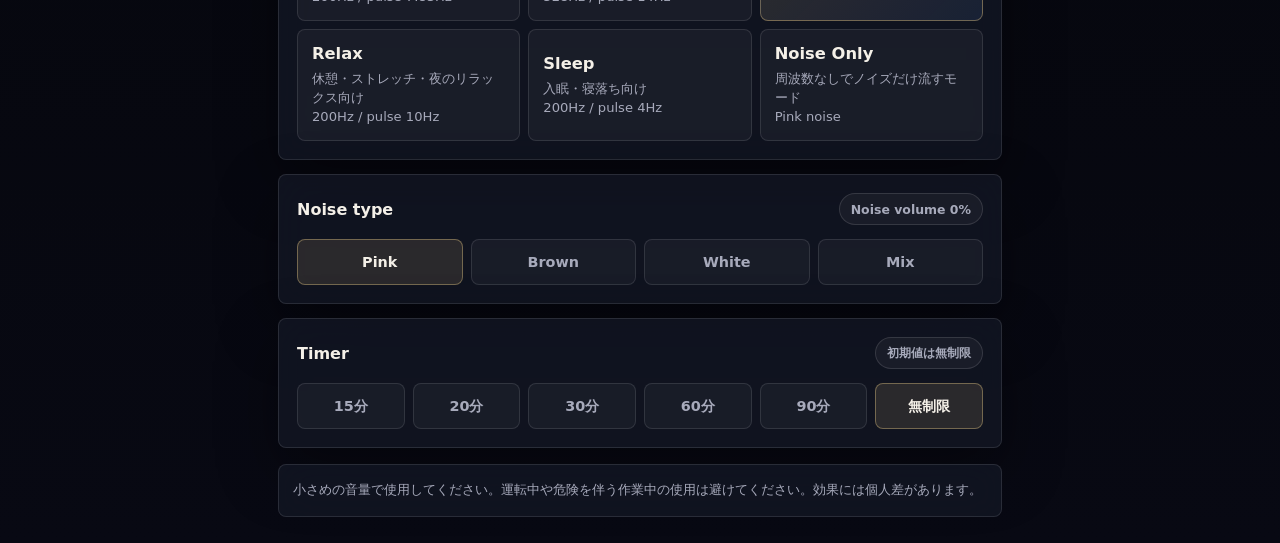
==== commit dead10bb: "Restore web app to pre-audio state" ====
--- a/web/index.html
+++ b/web/index.html
@@ -83,7 +83,7 @@
 
         <div class="slider-group">
           <label for="toneVolume">
-            <span id="toneVolumeLabel">Frequency</span>
+            <span>Frequency</span>
             <output id="toneVolumeValue" for="toneVolume">50%</output>
           </label>
           <input id="toneVolume" type="range" min="0" max="100" step="1" value="50">
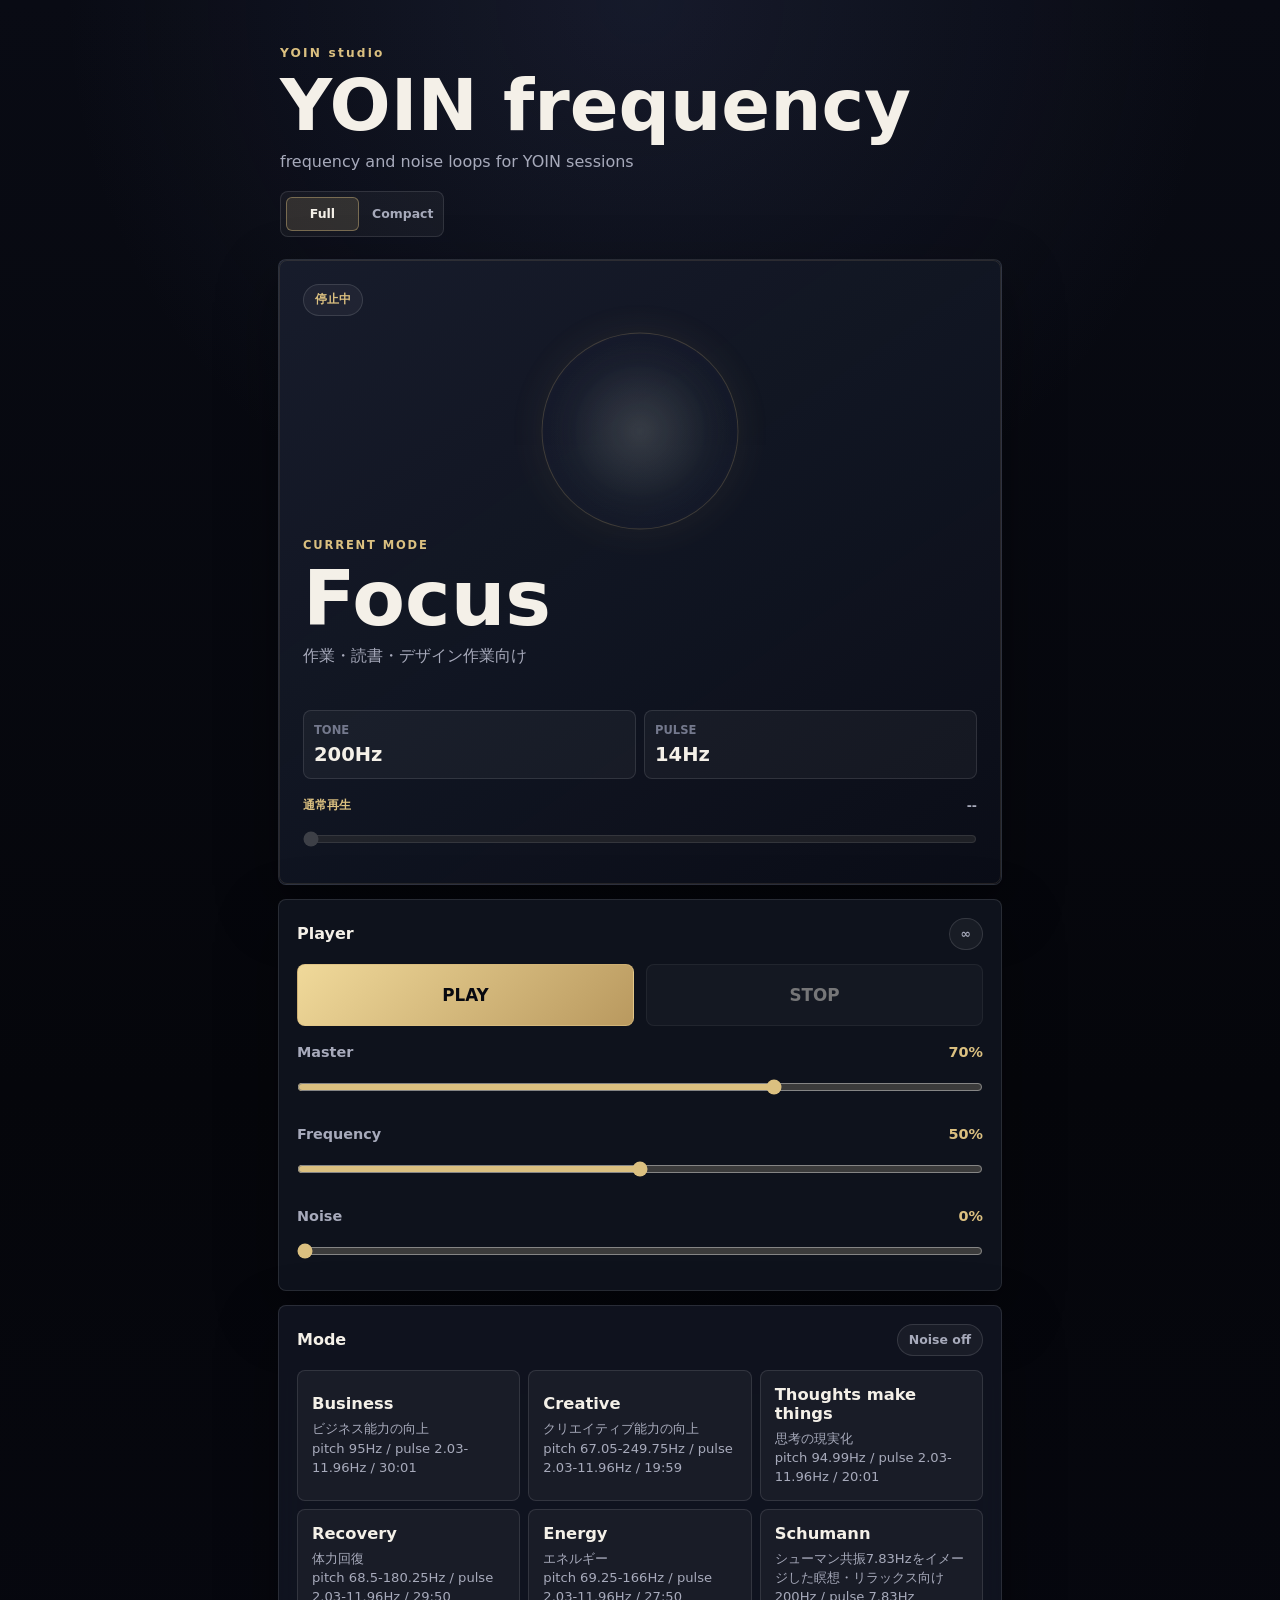
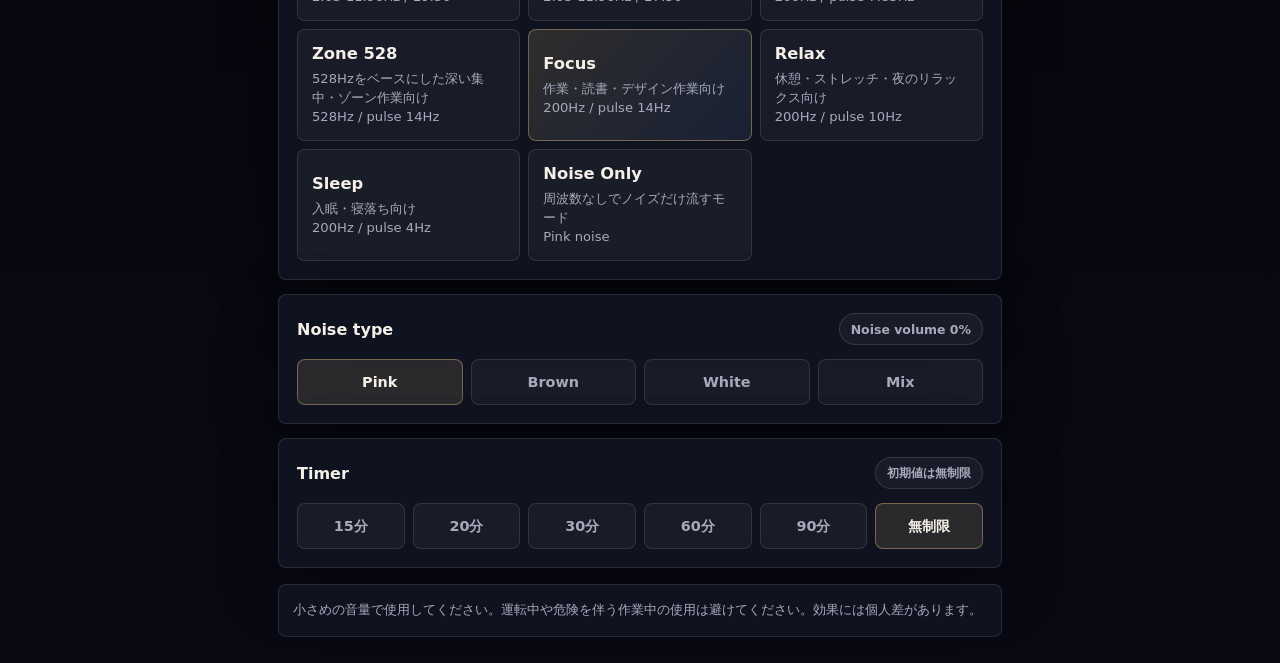
==== commit db4070f3: "Add Recovery and Energy modes" ====
--- a/web/index.html
+++ b/web/index.html
@@ -134,6 +134,7 @@
 
     <script src="./business-pulse-data.js" defer></script>
     <script src="./raw-menu-data.js" defer></script>
+    <script src="./recovery-energy-data.js" defer></script>
     <script src="./app.js" defer></script>
   </body>
 </html>
